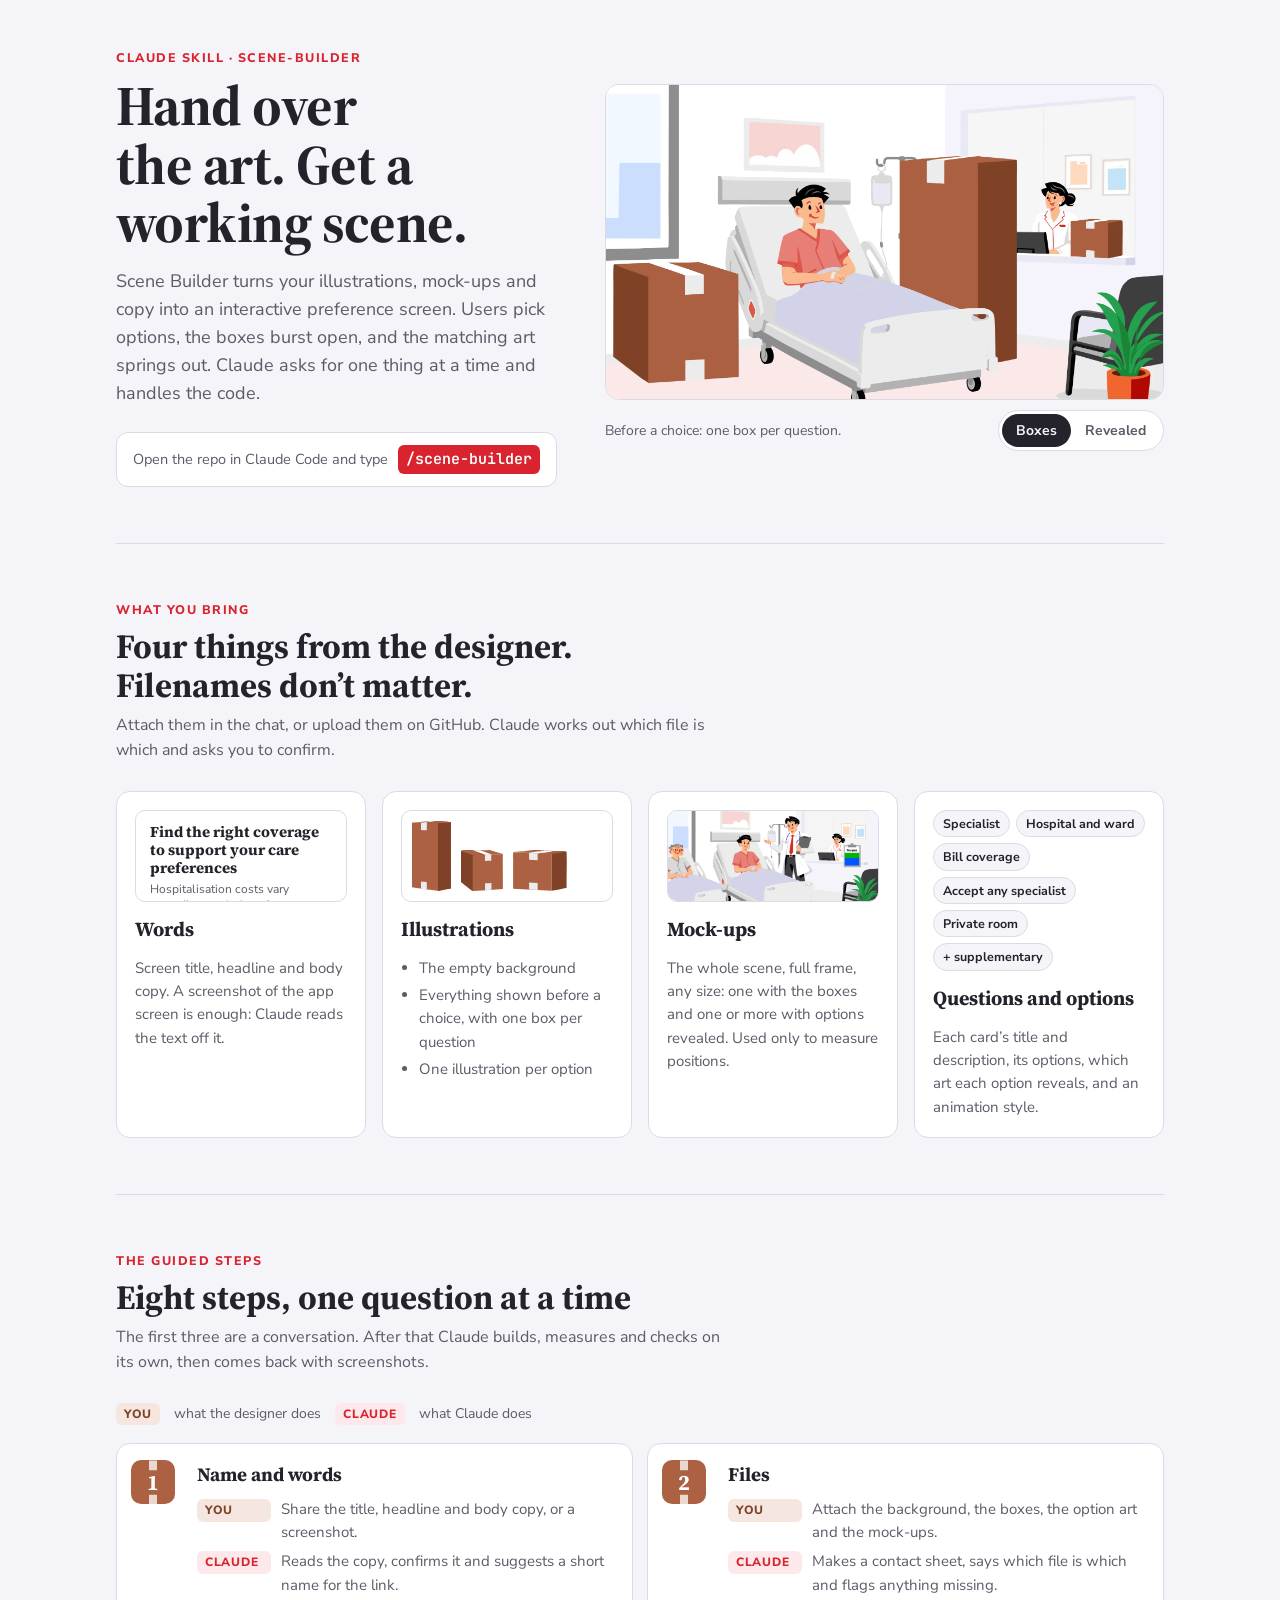
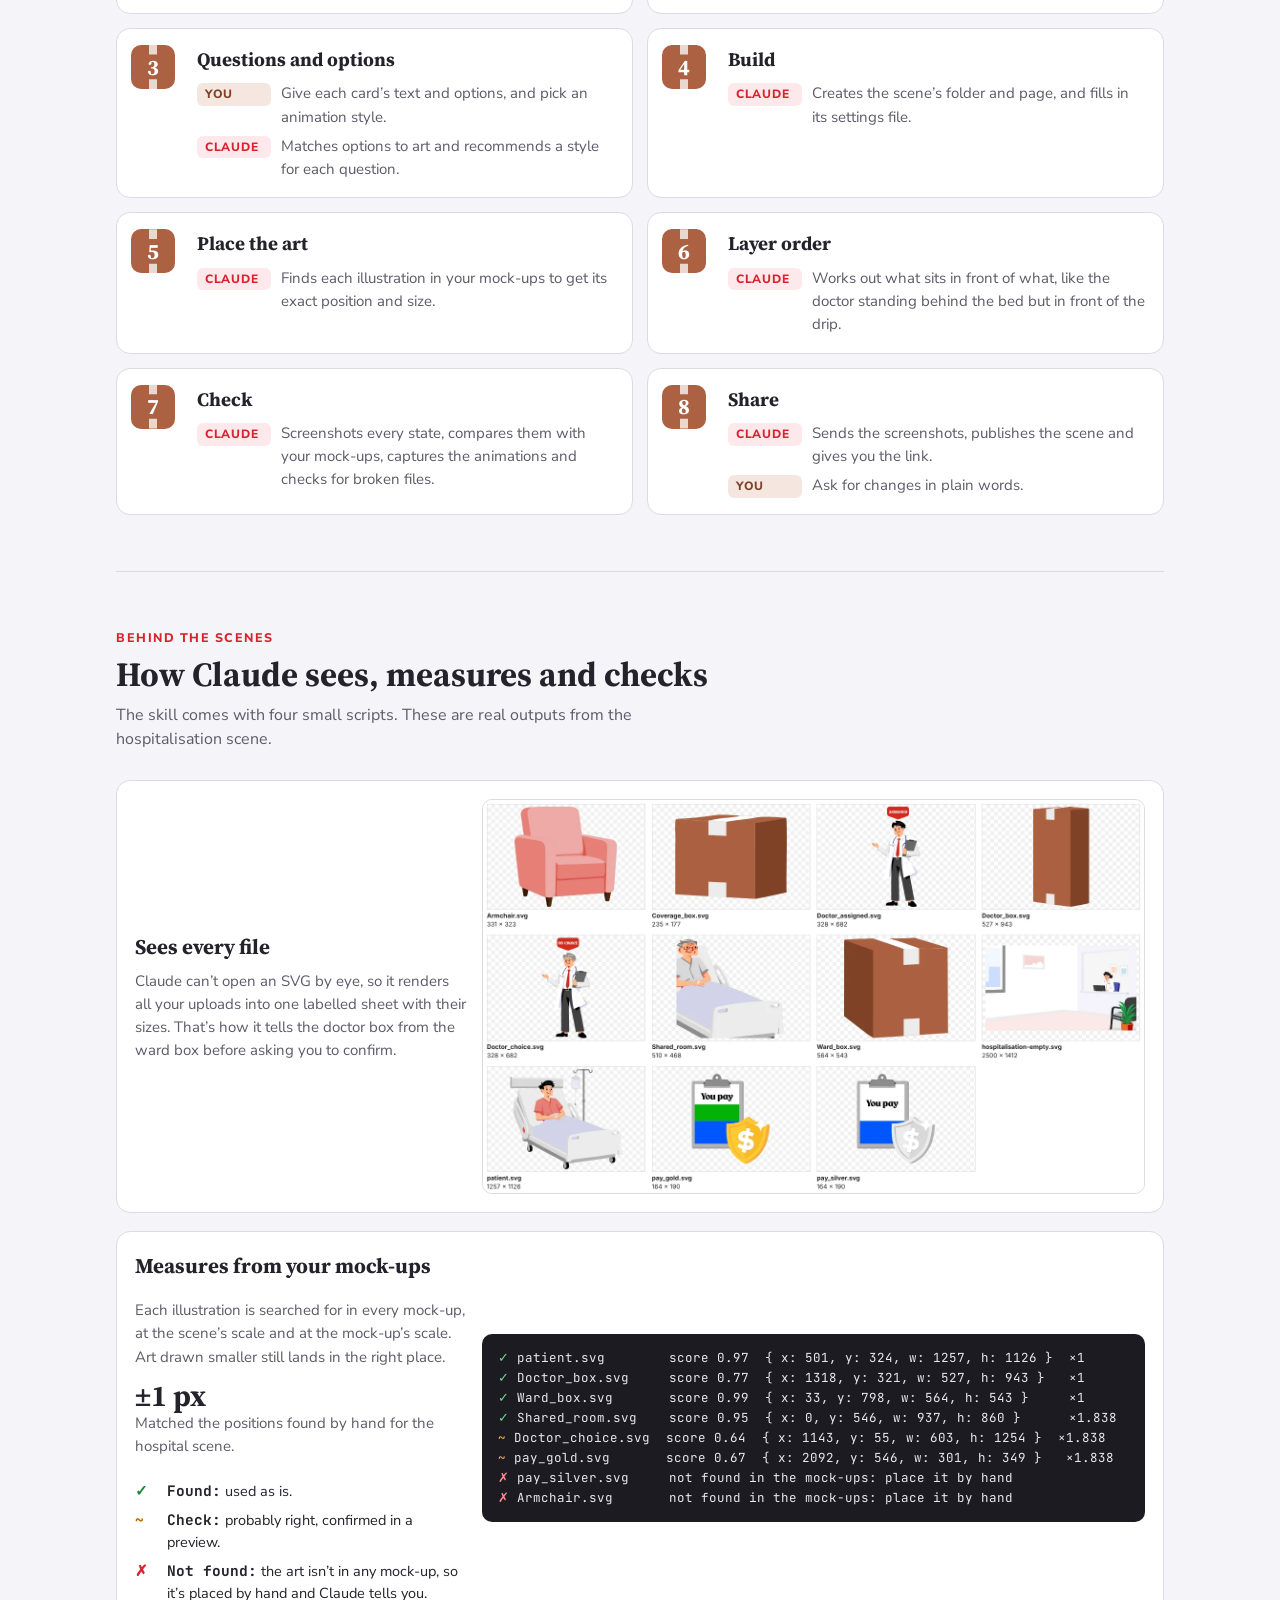
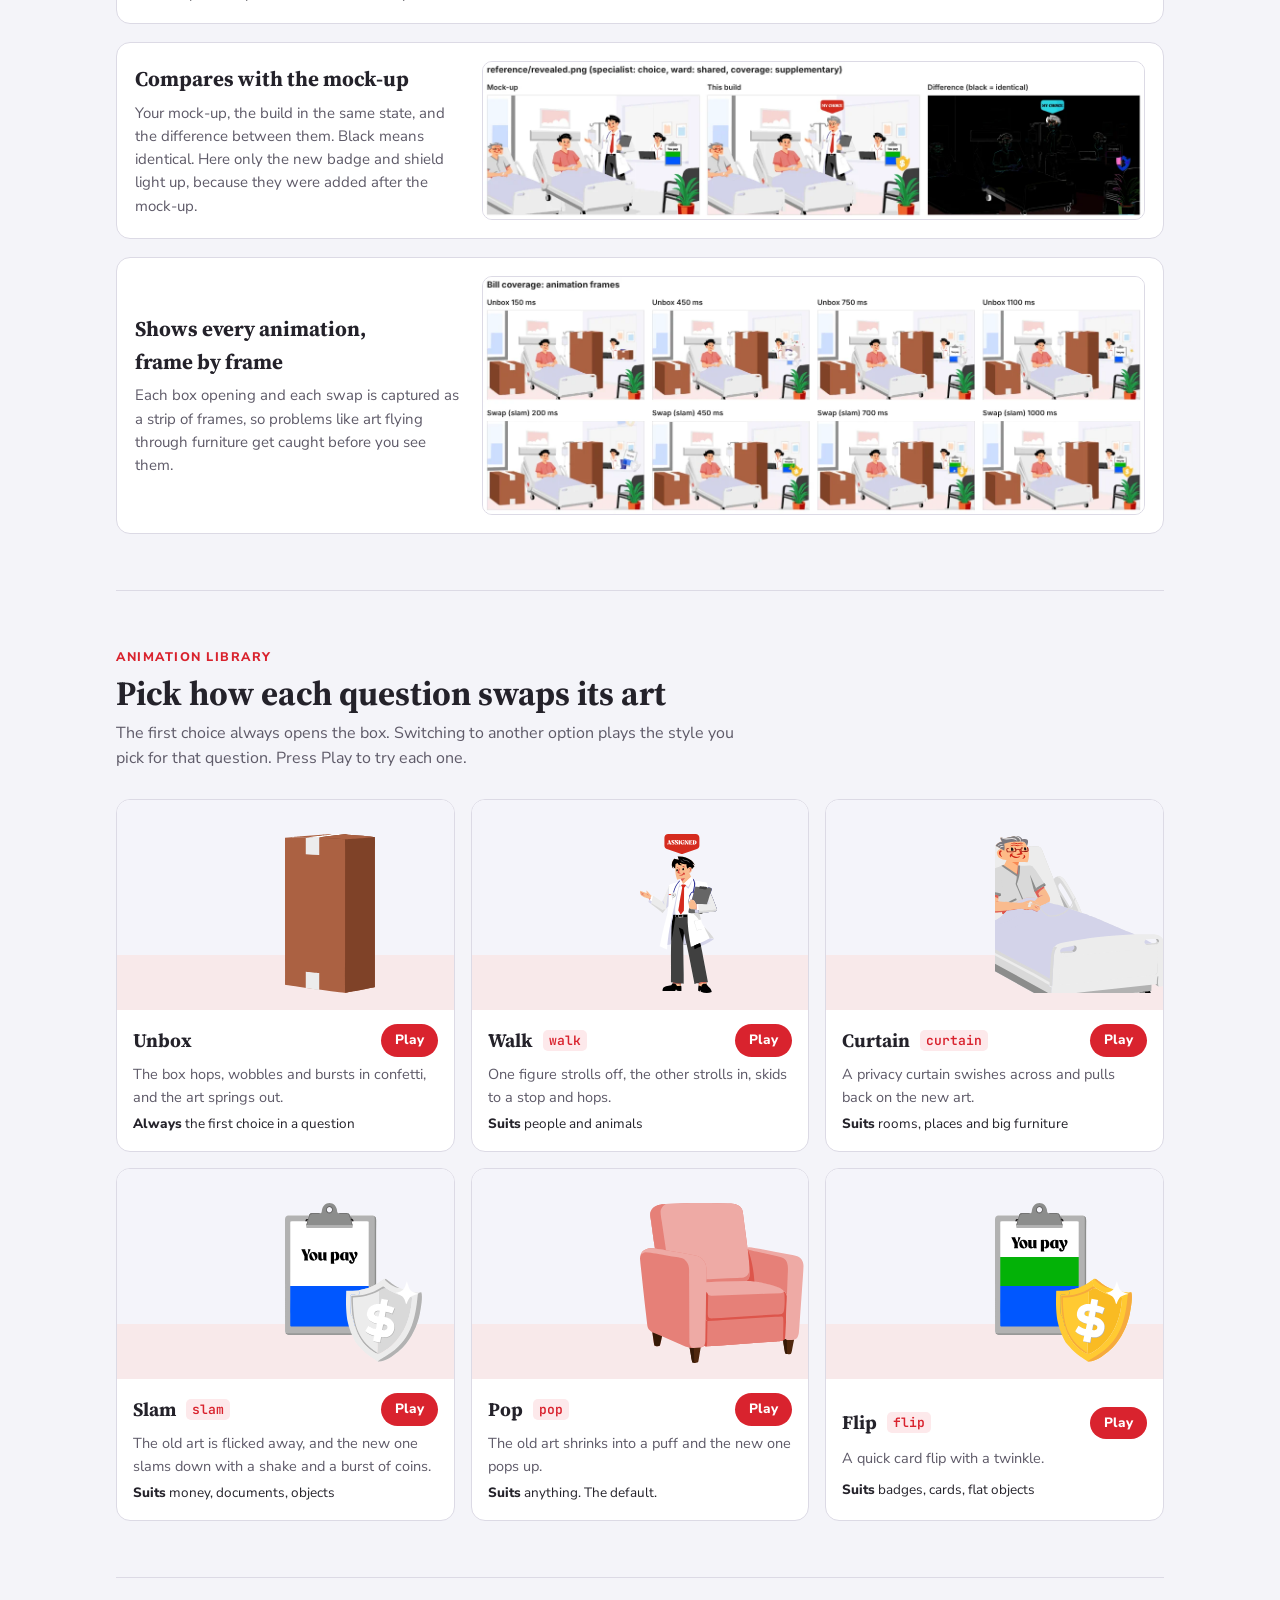
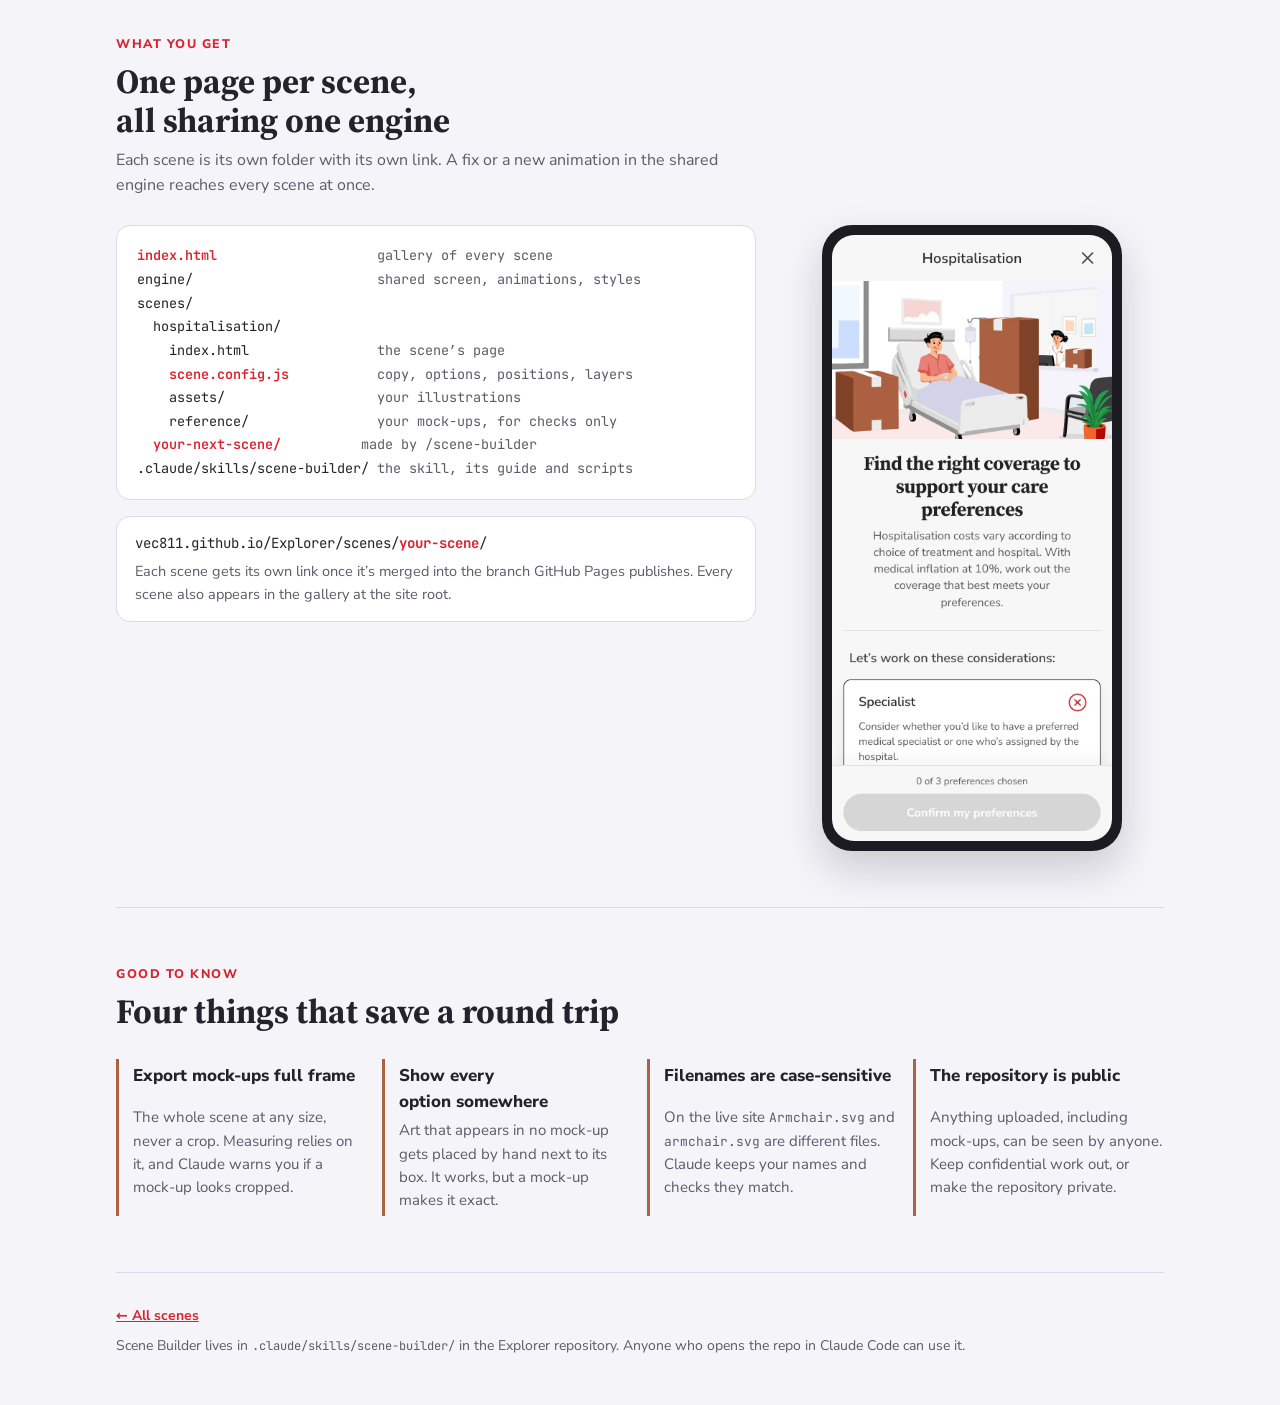
==== guide/index.html @ 68dd0cb9 "Add an illustrated guide to the scene workflow guide/index.html summarises how the scene-builder ski" ====
<!doctype html>
<html lang="en">
<head>
<meta charset="utf-8">
<meta name="viewport" content="width=device-width, initial-scale=1, viewport-fit=cover">
<title>Scene Builder</title>
<link rel="preconnect" href="https://fonts.googleapis.com">
<link rel="preconnect" href="https://fonts.gstatic.com" crossorigin>
<link rel="stylesheet" href="https://fonts.googleapis.com/css2?family=Nunito+Sans:opsz,wght@6..12,400;6..12,600;6..12,700;6..12,800&family=Source+Serif+4:opsz,wght@8..60,600;8..60,700&family=JetBrains+Mono:wght@400;600&display=swap">
<style>
  /* Layout: one column that follows a scene from boxes to reveal — what you bring, the steps, what Claude does, the animation library, what you get. */
  :root {
    --paper: #f4f4f9;
    --surface: #ffffff;
    --art-bg: #ffffff;
    --ink: #24222a;
    --muted: #5e5a68;
    --line: #dcdae5;
    --red: #d9232e;
    --red-soft: #fde9eb;
    --kraft: #ab6142;
    --kraft-deep: #7f4228;
    --kraft-soft: #f5e7df;
    --blanket: #d4d5ea;
    --ok: #1b8537;
    --warn: #b26a00;
    --font-display: "Source Serif 4", Georgia, "Times New Roman", serif;
    --font-body: "Nunito Sans", system-ui, -apple-system, "Segoe UI", sans-serif;
    --font-mono: "JetBrains Mono", ui-monospace, Menlo, Consolas, monospace;
  }
  @media (prefers-color-scheme: dark) {
    :root:not([data-theme="light"]) {
      --paper: #16151b; --surface: #211f28; --art-bg: #f1f0f6; --ink: #f1eff6; --muted: #aca8b8; --line: #36333f;
      --red: #ff5d66; --red-soft: #3a1d22; --kraft: #cf8a69; --kraft-deep: #a8653f; --kraft-soft: #33241d;
      --blanket: #3b3c5c; --ok: #4cc26f; --warn: #f0a640; color-scheme: dark;
    }
  }
  :root[data-theme="dark"] {
    --paper: #16151b; --surface: #211f28; --art-bg: #f1f0f6; --ink: #f1eff6; --muted: #aca8b8; --line: #36333f;
    --red: #ff5d66; --red-soft: #3a1d22; --kraft: #cf8a69; --kraft-deep: #a8653f; --kraft-soft: #33241d;
    --blanket: #3b3c5c; --ok: #4cc26f; --warn: #f0a640; color-scheme: dark;
  }

  * { box-sizing: border-box; }
  html { -webkit-text-size-adjust: 100%; }
  body { margin: 0; }
  body { background: var(--paper); color: var(--ink); font-family: var(--font-body); font-size: 16px; line-height: 1.55; }
  .wrap { max-width: 1080px; margin: 0 auto; padding-left: max(16px, env(safe-area-inset-left, 0px)); padding-right: max(16px, env(safe-area-inset-right, 0px)); padding-block: 0; }
  h1, h2, h3 { font-family: var(--font-display); text-wrap: balance; margin: 0; color: var(--ink); }
  p { margin: 0; }
  code, .mono { font-family: var(--font-mono); font-size: .86em; }
  img { max-width: 100%; display: block; }
  section { padding-block: 56px; border-top: 1px solid var(--line); }
  .eyebrow { font-size: 12.5px; font-weight: 800; letter-spacing: .12em; text-transform: uppercase; color: var(--red); }
  .section-head { display: grid; gap: 8px; margin-bottom: 28px; max-width: 62ch; }
  .section-head h2 { font-size: clamp(26px, 4vw, 34px); line-height: 1.15; }
  .section-head p { color: var(--muted); }

  /* ---------- Hero ---------- */
  .hero { padding-block: 48px 56px; display: grid; gap: 32px; grid-template-columns: minmax(0, 1fr); align-items: center; }
  @media (min-width: 880px) { .hero { grid-template-columns: minmax(0, .9fr) minmax(0, 1.1fr); } }
  .hero h1 { font-size: clamp(34px, 6vw, 56px); line-height: 1.04; letter-spacing: -.01em; margin-block: 10px 16px; }
  .hero .lede { font-size: 18px; color: var(--muted); max-width: 46ch; }
  .start { margin-top: 24px; display: inline-flex; flex-wrap: wrap; align-items: center; gap: 10px; padding: 12px 16px; border-radius: 12px; background: var(--surface); border: 1px solid var(--line); }
  .start kbd { font-family: var(--font-mono); font-weight: 600; font-size: 15px; padding: 3px 8px; border-radius: 6px; background: var(--red); color: #fff; }
  .start span { color: var(--muted); font-size: 14.5px; }

  .reveal { display: grid; gap: 10px; }
  .reveal__frame { position: relative; border-radius: 14px; overflow: hidden; border: 1px solid var(--line); background: var(--art-bg); aspect-ratio: 1360 / 769; max-width: 100%; }
  .reveal__frame img { position: absolute; inset: 0; width: 100%; height: 100%; object-fit: cover; transition: opacity .45s ease, transform .6s cubic-bezier(.2,.9,.3,1.2); }
  .reveal__frame .after { opacity: 0; transform: scale(1.03); }
  .reveal.is-after .after { opacity: 1; transform: none; }
  .reveal.is-after .before { opacity: 0; }
  .reveal__bar { display: flex; flex-wrap: wrap; align-items: center; justify-content: space-between; gap: 10px; }
  .reveal__caption { font-size: 14px; color: var(--muted); min-width: 0; }
  .toggle { display: inline-flex; border: 1px solid var(--line); border-radius: 999px; padding: 3px; background: var(--surface); }
  .toggle button { font: inherit; font-size: 14px; font-weight: 700; border: 0; background: none; color: var(--muted); padding: 6px 14px; border-radius: 999px; cursor: pointer; }
  .toggle button[aria-pressed="true"] { background: var(--ink); color: var(--paper); }
  .toggle button:focus-visible, .play:focus-visible { outline: 2px solid var(--red); outline-offset: 2px; }

  /* ---------- Inputs ---------- */
  .inputs { display: grid; gap: 16px; grid-template-columns: repeat(auto-fit, minmax(230px, 1fr)); }
  .input { background: var(--surface); border: 1px solid var(--line); border-radius: 14px; padding: 18px; display: grid; gap: 12px; align-content: start; min-width: 0; }
  .input h3 { font-size: 20px; }
  .input p { color: var(--muted); font-size: 15px; }
  .input ul { margin: 0; padding-left: 18px; color: var(--muted); font-size: 15px; display: grid; gap: 4px; }
  .art-row { display: flex; align-items: flex-end; gap: 10px; height: 92px; padding: 10px; border-radius: 10px; background: var(--art-bg); border: 1px solid var(--line); overflow: hidden; }
  .art-row img { height: 100%; width: auto; min-width: 0; object-fit: contain; }
  .art-row .sm { height: 58%; }
  .copy-sample { border-radius: 10px; background: var(--art-bg); border: 1px solid var(--line); padding: 12px 14px; color: #24222a; height: 92px; overflow: hidden; }
  .copy-sample b { display: block; font-family: var(--font-display); font-size: 15px; line-height: 1.2; margin-bottom: 4px; }
  .copy-sample span { font-size: 12px; color: #5e5a68; line-height: 1.35; display: block; }
  .chips { display: flex; flex-wrap: wrap; gap: 6px; }
  .chip { font-size: 12.5px; font-weight: 700; padding: 3px 9px; border-radius: 999px; border: 1px solid var(--line); background: var(--paper); color: var(--ink); }

  /* ---------- Steps ---------- */
  .legend { display: flex; flex-wrap: wrap; gap: 14px; margin-bottom: 18px; font-size: 14px; color: var(--muted); }
  .who { display: inline-flex; align-items: center; gap: 6px; font-size: 12px; font-weight: 800; letter-spacing: .06em; text-transform: uppercase; padding: 2px 8px; border-radius: 6px; }
  .who--you { background: var(--kraft-soft); color: var(--kraft-deep); }
  .who--claude { background: var(--red-soft); color: var(--red); }
  :root[data-theme="dark"] .who--you { color: var(--kraft); }
  @media (prefers-color-scheme: dark) { :root:not([data-theme="light"]) .who--you { color: var(--kraft); } }
  .steps { list-style: none; margin: 0; padding: 0; display: grid; gap: 14px; counter-reset: step; }
  .step { position: relative; display: grid; grid-template-columns: 52px minmax(0, 1fr); gap: 14px; background: var(--surface); border: 1px solid var(--line); border-radius: 14px; padding: 16px 18px 16px 14px; }
  .step__num { counter-increment: step; width: 44px; height: 44px; display: grid; place-items: center; border-radius: 10px; background: var(--kraft); color: #fff; font-family: var(--font-display); font-size: 22px; font-weight: 700; position: relative; }
  .step__num::before { content: counter(step); }
  .step__num::after { content: ""; position: absolute; top: 0; left: 50%; width: 8px; height: 44px; margin-left: -4px; background: rgba(255,255,255,.75); clip-path: polygon(0 0, 100% 0, 100% 22%, 0 22%, 0 78%, 100% 78%, 100% 100%, 0 100%); }
  .step h3 { font-size: 19px; margin-bottom: 8px; }
  .step__rows { display: grid; gap: 6px; }
  .step__row { display: grid; grid-template-columns: 74px minmax(0, 1fr); gap: 10px; align-items: baseline; font-size: 15px; }
  .step__row p { color: var(--muted); }
  .steps-grid { display: grid; gap: 14px; grid-template-columns: minmax(0, 1fr); }
  @media (min-width: 880px) { .steps-grid { grid-template-columns: repeat(2, minmax(0, 1fr)); } .steps { grid-auto-flow: row; } }

  /* ---------- Behind the scenes ---------- */
  .tools { display: grid; gap: 18px; }
  .tool { display: grid; gap: 16px; grid-template-columns: minmax(0, 1fr); background: var(--surface); border: 1px solid var(--line); border-radius: 14px; padding: 18px; }
  @media (min-width: 880px) { .tool { grid-template-columns: minmax(0, .8fr) minmax(0, 1.6fr); align-items: center; } }
  .tool h3 { font-size: 21px; margin-bottom: 6px; }
  .tool p { color: var(--muted); font-size: 15px; }
  .tool .shot { border-radius: 10px; border: 1px solid var(--line); background: #fff; overflow: hidden; }
  .tool .shot img { width: 100%; height: auto; }
  .verdicts { display: grid; gap: 6px; margin-top: 12px; font-size: 14.5px; }
  .verdict { display: grid; grid-template-columns: 26px minmax(0, 1fr); gap: 6px; }
  .verdict b { font-family: var(--font-mono); }
  .v-ok { color: var(--ok); } .v-check { color: var(--warn); } .v-no { color: var(--red); }
  .measure-card { display: grid; gap: 10px; }
  .measure-out { font-family: var(--font-mono); font-size: 12.5px; line-height: 1.6; background: #1d1b22; color: #e9e7ef; border-radius: 10px; padding: 14px 16px; overflow-x: auto; white-space: pre; }
  .measure-out .ok { color: #6fd88f; } .measure-out .ck { color: #f3b65a; } .measure-out .no { color: #ff8a90; }
  .stat { font-family: var(--font-display); font-size: 30px; font-weight: 700; color: var(--ink); line-height: 1.1; }

  /* ---------- Animation library ---------- */
  .anims { display: grid; gap: 16px; grid-template-columns: repeat(auto-fill, minmax(min(100%, 300px), 1fr)); }
  .anim { background: var(--surface); border: 1px solid var(--line); border-radius: 14px; overflow: hidden; display: grid; min-width: 0; }
  .stage { position: relative; aspect-ratio: 16 / 10; background: linear-gradient(to bottom, #f4f4fa 0 74%, #f8e9ea 74%); overflow: hidden; }
  .stage img { position: absolute; left: 50%; bottom: 8%; height: 76%; width: auto; max-width: 70%; object-fit: contain; transform-origin: 50% 100%; translate: -50% 0; }
  .stage .b { opacity: 0; }
  .stage .fx { position: absolute; inset: 0; pointer-events: none; }
  .anim__body { padding: 14px 16px 16px; display: grid; gap: 6px; }
  .anim__top { display: flex; align-items: center; justify-content: space-between; gap: 10px; }
  .anim h3 { font-size: 19px; }
  .anim h3 code { font-family: var(--font-mono); font-size: 13px; font-weight: 600; color: var(--red); background: var(--red-soft); padding: 2px 6px; border-radius: 5px; margin-left: 6px; vertical-align: 2px; }
  .anim p { color: var(--muted); font-size: 14.5px; }
  .anim .suits { font-size: 13.5px; color: var(--ink); }
  .anim .suits b { font-weight: 800; }
  .play { font: inherit; font-size: 13.5px; font-weight: 800; color: #fff; background: var(--red); border: 0; border-radius: 999px; padding: 6px 14px; cursor: pointer; flex: none; }
  .play:hover { filter: brightness(1.06); }
  .curtain { position: absolute; top: 4%; bottom: 0; left: 4%; right: 4%; transform-origin: 0 0; transform: scaleX(0); opacity: 0;
    background: linear-gradient(to bottom, #8f969c 0 5px, transparent 5px), repeating-linear-gradient(90deg, #bcd6dd 0, #e4f0f3 10px, #cfe3e8 16px, #a9c9d1 22px); box-shadow: 3px 0 8px rgba(0,0,0,.15); }
  .coin, .bit { position: absolute; border-radius: 50%; }
  .coin { width: 14px; height: 14px; box-shadow: inset 0 0 0 2px rgba(0,0,0,.15); }
  .bit { width: 8px; height: 5px; border-radius: 1px; }

  /* ---------- Output ---------- */
  .output { display: grid; gap: 24px; grid-template-columns: minmax(0, 1fr); align-items: start; }
  @media (min-width: 880px) { .output { grid-template-columns: minmax(0, 1.25fr) minmax(0, .75fr); } }
  .tree { font-family: var(--font-mono); font-size: 13.5px; line-height: 1.75; background: var(--surface); border: 1px solid var(--line); border-radius: 14px; padding: 18px 20px; overflow-x: auto; white-space: pre; color: var(--ink); }
  .tree .c { color: var(--muted); }
  .tree .k { color: var(--red); font-weight: 600; }
  .link { margin-top: 16px; background: var(--surface); border: 1px solid var(--line); border-radius: 14px; padding: 16px 18px; display: grid; gap: 6px; }
  .link .url { font-family: var(--font-mono); font-size: 14px; word-break: break-all; }
  .link .url b { color: var(--red); }
  .link p { color: var(--muted); font-size: 14.5px; }
  .phone { justify-self: center; width: min(300px, 100%); border-radius: 30px; padding: 10px; background: #1d1b22; box-shadow: 0 18px 40px rgba(20, 16, 30, .18); }
  .phone img { border-radius: 22px; width: 100%; height: auto; }

  /* ---------- Notes ---------- */
  .notes { display: grid; gap: 14px; grid-template-columns: repeat(auto-fit, minmax(min(100%, 240px), 1fr)); }
  .note { border-left: 3px solid var(--kraft); padding: 4px 0 4px 14px; display: grid; gap: 4px; }
  .note h3 { font-size: 17px; font-family: var(--font-body); font-weight: 800; }
  .note p { color: var(--muted); font-size: 15px; }

  footer { padding-block: 32px 48px; border-top: 1px solid var(--line); color: var(--muted); font-size: 14px; }

  @media (prefers-reduced-motion: reduce) {
    .reveal__frame img { transition: opacity .2s ease; transform: none !important; }
  }
</style>
</head>
<body>

<div class="wrap">
  <header class="hero">
    <div>
      <div class="eyebrow">Claude skill · scene-builder</div>
      <h1>Hand over the art. Get a working scene.</h1>
      <p class="lede">Scene Builder turns your illustrations, mock-ups and copy into an interactive preference screen. Users pick options, the boxes burst open, and the matching art springs out. Claude asks for one thing at a time and handles the code.</p>
      <div class="start"><span>Open the repo in Claude Code and type</span><kbd>/scene-builder</kbd></div>
    </div>
    <figure class="reveal" id="reveal" style="margin:0">
      <div class="reveal__frame">
        <img class="before" src="../scenes/hospitalisation/reference/default.webp" alt="The hospital scene before any choice: brown boxes stand where the doctor, the second bed and the bill clipboard will appear.">
        <img class="after" src="../scenes/hospitalisation/reference/revealed.png" alt="The hospital scene after choosing: a doctor, a shared-room patient and a You pay clipboard have replaced the boxes.">
      </div>
      <div class="reveal__bar">
        <figcaption class="reveal__caption" id="reveal-caption">Before a choice: one box per question.</figcaption>
        <div class="toggle" role="group" aria-label="Scene state">
          <button type="button" id="btn-before" aria-pressed="true">Boxes</button>
          <button type="button" id="btn-after" aria-pressed="false">Revealed</button>
        </div>
      </div>
    </figure>
  </header>

  <section aria-labelledby="bring">
    <div class="section-head">
      <div class="eyebrow">What you bring</div>
      <h2 id="bring">Four things from the designer. Filenames don’t matter.</h2>
      <p>Attach them in the chat, or upload them on GitHub. Claude works out which file is which and asks you to confirm.</p>
    </div>
    <div class="inputs">
      <article class="input">
        <div class="copy-sample"><b>Find the right coverage to support your care preferences</b><span>Hospitalisation costs vary according to choice of treatment and hospital…</span></div>
        <h3>Words</h3>
        <p>Screen title, headline and body copy. A screenshot of the app screen is enough: Claude reads the text off it.</p>
      </article>
      <article class="input">
        <div class="art-row"><img src="../scenes/hospitalisation/assets/Doctor_box.svg" alt="Tall box"><img src="../scenes/hospitalisation/assets/Ward_box.svg" alt="Wide box" class="sm"><img src="../scenes/hospitalisation/assets/Coverage_box.svg" alt="Small box" class="sm"></div>
        <h3>Illustrations</h3>
        <ul>
          <li>The empty background</li>
          <li>Everything shown before a choice, with one box per question</li>
          <li>One illustration per option</li>
        </ul>
      </article>
      <article class="input">
        <div class="art-row" style="padding:0"><img src="../scenes/hospitalisation/reference/revealed.png" alt="Revealed mock-up" style="width:100%;height:100%;object-fit:cover"></div>
        <h3>Mock-ups</h3>
        <p>The whole scene, full frame, any size: one with the boxes and one or more with options revealed. Used only to measure positions.</p>
      </article>
      <article class="input">
        <div class="chips" style="min-height:92px;align-content:center">
          <span class="chip">Specialist</span><span class="chip">Hospital and ward</span><span class="chip">Bill coverage</span>
          <span class="chip">Accept any specialist</span><span class="chip">Private room</span><span class="chip">+ supplementary</span>
        </div>
        <h3>Questions and options</h3>
        <p>Each card’s title and description, its options, which art each option reveals, and an animation style.</p>
      </article>
    </div>
  </section>

  <section aria-labelledby="steps">
    <div class="section-head">
      <div class="eyebrow">The guided steps</div>
      <h2 id="steps">Eight steps, one question at a time</h2>
      <p>The first three are a conversation. After that Claude builds, measures and checks on its own, then comes back with screenshots.</p>
    </div>
    <div class="legend"><span class="who who--you">You</span> what the designer does <span class="who who--claude">Claude</span> what Claude does</div>
    <ol class="steps steps-grid">
      <li class="step"><span class="step__num" aria-hidden="true"></span><div><h3>Name and words</h3><div class="step__rows">
        <div class="step__row"><span class="who who--you">You</span><p>Share the title, headline and body copy, or a screenshot.</p></div>
        <div class="step__row"><span class="who who--claude">Claude</span><p>Reads the copy, confirms it and suggests a short name for the link.</p></div></div></div></li>
      <li class="step"><span class="step__num" aria-hidden="true"></span><div><h3>Files</h3><div class="step__rows">
        <div class="step__row"><span class="who who--you">You</span><p>Attach the background, the boxes, the option art and the mock-ups.</p></div>
        <div class="step__row"><span class="who who--claude">Claude</span><p>Makes a contact sheet, says which file is which and flags anything missing.</p></div></div></div></li>
      <li class="step"><span class="step__num" aria-hidden="true"></span><div><h3>Questions and options</h3><div class="step__rows">
        <div class="step__row"><span class="who who--you">You</span><p>Give each card’s text and options, and pick an animation style.</p></div>
        <div class="step__row"><span class="who who--claude">Claude</span><p>Matches options to art and recommends a style for each question.</p></div></div></div></li>
      <li class="step"><span class="step__num" aria-hidden="true"></span><div><h3>Build</h3><div class="step__rows">
        <div class="step__row"><span class="who who--claude">Claude</span><p>Creates the scene’s folder and page, and fills in its settings file.</p></div></div></div></li>
      <li class="step"><span class="step__num" aria-hidden="true"></span><div><h3>Place the art</h3><div class="step__rows">
        <div class="step__row"><span class="who who--claude">Claude</span><p>Finds each illustration in your mock-ups to get its exact position and size.</p></div></div></div></li>
      <li class="step"><span class="step__num" aria-hidden="true"></span><div><h3>Layer order</h3><div class="step__rows">
        <div class="step__row"><span class="who who--claude">Claude</span><p>Works out what sits in front of what, like the doctor standing behind the bed but in front of the drip.</p></div></div></div></li>
      <li class="step"><span class="step__num" aria-hidden="true"></span><div><h3>Check</h3><div class="step__rows">
        <div class="step__row"><span class="who who--claude">Claude</span><p>Screenshots every state, compares them with your mock-ups, captures the animations and checks for broken files.</p></div></div></div></li>
      <li class="step"><span class="step__num" aria-hidden="true"></span><div><h3>Share</h3><div class="step__rows">
        <div class="step__row"><span class="who who--claude">Claude</span><p>Sends the screenshots, publishes the scene and gives you the link.</p></div>
        <div class="step__row"><span class="who who--you">You</span><p>Ask for changes in plain words.</p></div></div></div></li>
    </ol>
  </section>

  <section aria-labelledby="behind">
    <div class="section-head">
      <div class="eyebrow">Behind the scenes</div>
      <h2 id="behind">How Claude sees, measures and checks</h2>
      <p>The skill comes with four small scripts. These are real outputs from the hospitalisation scene.</p>
    </div>
    <div class="tools">
      <article class="tool">
        <div><h3>Sees every file</h3><p>Claude can’t open an SVG by eye, so it renders all your uploads into one labelled sheet with their sizes. That’s how it tells the doctor box from the ward box before asking you to confirm.</p></div>
        <div class="shot"><img src="img/look.webp" alt="Contact sheet of the hospital scene’s files: an armchair, three boxes of different sizes, two doctors with Assigned and My choice badges, a shared-room bed, the empty background, the patient and two You pay clipboards." loading="lazy"></div>
      </article>
      <article class="tool">
        <div class="measure-card">
          <h3>Measures from your mock-ups</h3>
          <p>Each illustration is searched for in every mock-up, at the scene’s scale and at the mock-up’s scale. Art drawn smaller still lands in the right place.</p>
          <div><div class="stat">±1 px</div><p>Matched the positions found by hand for the hospital scene.</p></div>
          <div class="verdicts">
            <div class="verdict"><b class="v-ok">✓</b><span><b>Found:</b> used as is.</span></div>
            <div class="verdict"><b class="v-check">~</b><span><b>Check:</b> probably right, confirmed in a preview.</span></div>
            <div class="verdict"><b class="v-no">✗</b><span><b>Not found:</b> the art isn’t in any mock-up, so it’s placed by hand and Claude tells you.</span></div>
          </div>
        </div>
        <div class="measure-out" role="img" aria-label="Measuring output for the hospital scene"><span class="ok">✓</span> patient.svg        score 0.97  { x: 501, y: 324, w: 1257, h: 1126 }  ×1
<span class="ok">✓</span> Doctor_box.svg     score 0.77  { x: 1318, y: 321, w: 527, h: 943 }   ×1
<span class="ok">✓</span> Ward_box.svg       score 0.99  { x: 33, y: 798, w: 564, h: 543 }     ×1
<span class="ok">✓</span> Shared_room.svg    score 0.95  { x: 0, y: 546, w: 937, h: 860 }      ×1.838
<span class="ck">~</span> Doctor_choice.svg  score 0.64  { x: 1143, y: 55, w: 603, h: 1254 }  ×1.838
<span class="ck">~</span> pay_gold.svg       score 0.67  { x: 2092, y: 546, w: 301, h: 349 }   ×1.838
<span class="no">✗</span> pay_silver.svg     not found in the mock-ups: place it by hand
<span class="no">✗</span> Armchair.svg       not found in the mock-ups: place it by hand</div>
      </article>
      <article class="tool">
        <div><h3>Compares with the mock-up</h3><p>Your mock-up, the build in the same state, and the difference between them. Black means identical. Here only the new badge and shield light up, because they were added after the mock-up.</p></div>
        <div class="shot"><img src="img/compare.webp" alt="Three panels: the revealed mock-up, the build, and a mostly black difference image where only the My choice badge and the shield glow." loading="lazy"></div>
      </article>
      <article class="tool">
        <div><h3>Shows every animation, frame by frame</h3><p>Each box opening and each swap is captured as a strip of frames, so problems like art flying through furniture get caught before you see them.</p></div>
        <div class="shot"><img src="img/anim.webp" alt="Eight frames of the bill coverage animations: the box bursting open into the silver clipboard, then the gold clipboard slamming down with coins." loading="lazy"></div>
      </article>
    </div>
  </section>

  <section aria-labelledby="anim-lib">
    <div class="section-head">
      <div class="eyebrow">Animation library</div>
      <h2 id="anim-lib">Pick how each question swaps its art</h2>
      <p>The first choice always opens the box. Switching to another option plays the style you pick for that question. Press Play to try each one.</p>
    </div>
    <div class="anims" id="anims">
      <article class="anim" data-kind="unbox" data-a="../scenes/hospitalisation/assets/Doctor_box.svg" data-b="../scenes/hospitalisation/assets/Doctor_choice.svg">
        <div class="stage"><img class="a" alt=""><img class="b" alt=""><div class="fx"></div></div>
        <div class="anim__body"><div class="anim__top"><h3>Unbox</h3><button class="play" type="button">Play</button></div>
          <p>The box hops, wobbles and bursts in confetti, and the art springs out.</p><p class="suits"><b>Always</b> the first choice in a question</p></div>
      </article>
      <article class="anim" data-kind="walk" data-a="../scenes/hospitalisation/assets/Doctor_assigned.svg" data-b="../scenes/hospitalisation/assets/Doctor_choice.svg">
        <div class="stage"><img class="a" alt=""><img class="b" alt=""><div class="fx"></div></div>
        <div class="anim__body"><div class="anim__top"><h3>Walk <code>walk</code></h3><button class="play" type="button">Play</button></div>
          <p>One figure strolls off, the other strolls in, skids to a stop and hops.</p><p class="suits"><b>Suits</b> people and animals</p></div>
      </article>
      <article class="anim" data-kind="curtain" data-a="../scenes/hospitalisation/assets/Shared_room.svg" data-b="../scenes/hospitalisation/assets/Armchair.svg">
        <div class="stage"><img class="a" alt=""><img class="b" alt=""><div class="curtain"></div><div class="fx"></div></div>
        <div class="anim__body"><div class="anim__top"><h3>Curtain <code>curtain</code></h3><button class="play" type="button">Play</button></div>
          <p>A privacy curtain swishes across and pulls back on the new art.</p><p class="suits"><b>Suits</b> rooms, places and big furniture</p></div>
      </article>
      <article class="anim" data-kind="slam" data-a="../scenes/hospitalisation/assets/pay_silver.svg" data-b="../scenes/hospitalisation/assets/pay_gold.svg">
        <div class="stage"><img class="a" alt=""><img class="b" alt=""><div class="fx"></div></div>
        <div class="anim__body"><div class="anim__top"><h3>Slam <code>slam</code></h3><button class="play" type="button">Play</button></div>
          <p>The old art is flicked away, and the new one slams down with a shake and a burst of coins.</p><p class="suits"><b>Suits</b> money, documents, objects</p></div>
      </article>
      <article class="anim" data-kind="pop" data-a="../scenes/hospitalisation/assets/Armchair.svg" data-b="../scenes/hospitalisation/assets/Shared_room.svg">
        <div class="stage"><img class="a" alt=""><img class="b" alt=""><div class="fx"></div></div>
        <div class="anim__body"><div class="anim__top"><h3>Pop <code>pop</code></h3><button class="play" type="button">Play</button></div>
          <p>The old art shrinks into a puff and the new one pops up.</p><p class="suits"><b>Suits</b> anything. The default.</p></div>
      </article>
      <article class="anim" data-kind="flip" data-a="../scenes/hospitalisation/assets/pay_gold.svg" data-b="../scenes/hospitalisation/assets/pay_silver.svg">
        <div class="stage"><img class="a" alt=""><img class="b" alt=""><div class="fx"></div></div>
        <div class="anim__body"><div class="anim__top"><h3>Flip <code>flip</code></h3><button class="play" type="button">Play</button></div>
          <p>A quick card flip with a twinkle.</p><p class="suits"><b>Suits</b> badges, cards, flat objects</p></div>
      </article>
    </div>
  </section>

  <section aria-labelledby="get">
    <div class="section-head">
      <div class="eyebrow">What you get</div>
      <h2 id="get">One page per scene, all sharing one engine</h2>
      <p>Each scene is its own folder with its own link. A fix or a new animation in the shared engine reaches every scene at once.</p>
    </div>
    <div class="output">
      <div>
        <div class="tree" role="img" aria-label="Folder structure"><span class="k">index.html</span>                    <span class="c">gallery of every scene</span>
engine/                       <span class="c">shared screen, animations, styles</span>
scenes/
  hospitalisation/
    index.html                <span class="c">the scene’s page</span>
    <span class="k">scene.config.js</span>           <span class="c">copy, options, positions, layers</span>
    assets/                   <span class="c">your illustrations</span>
    reference/                <span class="c">your mock-ups, for checks only</span>
  <span class="k">your-next-scene/</span>          <span class="c">made by /scene-builder</span>
.claude/skills/scene-builder/ <span class="c">the skill, its guide and scripts</span></div>
        <div class="link">
          <div class="url">vec811.github.io/Explorer/scenes/<b>your-scene</b>/</div>
          <p>Each scene gets its own link once it’s merged into the branch GitHub Pages publishes. Every scene also appears in the gallery at the site root.</p>
        </div>
      </div>
      <div class="phone"><img src="img/phone.webp" alt="The hospitalisation scene at phone size: title bar, the illustration with boxes, the headline, and the Specialist card open." loading="lazy"></div>
    </div>
  </section>

  <section aria-labelledby="tips">
    <div class="section-head">
      <div class="eyebrow">Good to know</div>
      <h2 id="tips">Four things that save a round trip</h2>
    </div>
    <div class="notes">
      <div class="note"><h3>Export mock-ups full frame</h3><p>The whole scene at any size, never a crop. Measuring relies on it, and Claude warns you if a mock-up looks cropped.</p></div>
      <div class="note"><h3>Show every option somewhere</h3><p>Art that appears in no mock-up gets placed by hand next to its box. It works, but a mock-up makes it exact.</p></div>
      <div class="note"><h3>Filenames are case-sensitive</h3><p>On the live site <span class="mono">Armchair.svg</span> and <span class="mono">armchair.svg</span> are different files. Claude keeps your names and checks they match.</p></div>
      <div class="note"><h3>The repository is public</h3><p>Anything uploaded, including mock-ups, can be seen by anyone. Keep confidential work out, or make the repository private.</p></div>
    </div>
  </section>

  <footer><p style="margin-bottom:8px"><a href="../index.html" style="color:var(--red);font-weight:700">← All scenes</a></p>Scene Builder lives in <span class="mono">.claude/skills/scene-builder/</span> in the Explorer repository. Anyone who opens the repo in Claude Code can use it.</footer>
</div>

<script>
(() => {
  // Hero: before and after toggle.
  const reveal = document.getElementById('reveal');
  const before = document.getElementById('btn-before');
  const after = document.getElementById('btn-after');
  const caption = document.getElementById('reveal-caption');
  const setState = (isAfter) => {
    reveal.classList.toggle('is-after', isAfter);
    before.setAttribute('aria-pressed', String(!isAfter));
    after.setAttribute('aria-pressed', String(isAfter));
    caption.textContent = isAfter ? 'After choosing: each box has opened to show the matching art.' : 'Before a choice: one box per question.';
  };
  before.addEventListener('click', () => setState(false));
  after.addEventListener('click', () => setState(true));

  // Animation demos: each Play swaps between the card's two illustrations.
  const reduce = window.matchMedia('(prefers-reduced-motion: reduce)');
  const COLORS = ['#d9232e', '#ab6142', '#24a04d', '#1f5bff', '#f5b400'];
  const rand = (a, b) => a + Math.random() * (b - a);
  const T = (s) => `translate(-50%, 0) ${s}`;

  function burst(fx, kind, color) {
    const n = kind === 'coin' ? 10 : 16;
    for (let i = 0; i < n; i++) {
      const d = document.createElement('div');
      d.className = kind;
      d.style.left = `${rand(42, 58)}%`;
      d.style.top = kind === 'coin' ? '62%' : '50%';
      d.style.background = color || COLORS[i % COLORS.length];
      fx.append(d);
      const dx = rand(-110, 110), dy = rand(-90, -30);
      d.animate([
        { transform: 'translate(0,0) scale(.5)', opacity: 1 },
        { transform: `translate(${dx}px, ${dy}px) rotate(${rand(-300, 300)}deg) scale(1)`, opacity: 1, offset: .45 },
        { transform: `translate(${dx * 1.2}px, ${dy + 120}px) rotate(${rand(-500, 500)}deg)`, opacity: 0 },
      ], { duration: rand(800, 1100), easing: 'cubic-bezier(.2,.7,.3,1)' }).finished.then(() => d.remove());
    }
  }

  const SWAPS = {
    unbox(out, inn, fx) {
      out.animate([
        { transform: T('none') }, { transform: T('scale(1.08,.86)'), offset: .18 },
        { transform: T('translateY(-7%) scale(.94,1.08) rotate(-4deg)'), offset: .42 },
        { transform: T('translateY(-5%) rotate(4deg)'), offset: .6 },
        { transform: T('translateY(-6%) rotate(-2deg)'), offset: .74, opacity: 1 },
        { transform: T('scale(1.35)'), opacity: 0 },
      ], { duration: 760, easing: 'ease-in-out', fill: 'forwards' });
      setTimeout(() => burst(fx, 'bit'), 560);
      return inn.animate([
        { transform: T('translateY(14%) scale(.2)'), opacity: 0 },
        { transform: T('translateY(-6%) scale(1.08,1.1)'), opacity: 1, offset: .5 },
        { transform: T('scale(1.06,.93)'), offset: .7 },
        { transform: T('none'), opacity: 1 },
      ], { duration: 820, delay: 560, easing: 'cubic-bezier(.2,.8,.3,1)', fill: 'both' });
    },
    walk(out, inn) {
      const at = (x, y, r) => T(`translate(${x}%, ${y}%) rotate(${r}deg)`);
      out.animate([
        { transform: at(0, 0, 0) }, { transform: at(-4, 0, -4), offset: .15 }, { transform: at(30, -3, 6), offset: .4 },
        { transform: at(70, 0, 6), offset: .7, opacity: 1 }, { transform: at(140, -3, 6), opacity: 0 },
      ], { duration: 620, easing: 'ease-in', fill: 'forwards' });
      return inn.animate([
        { transform: at(150, 0, -6), opacity: 0 }, { transform: at(110, -3, -6), opacity: 1, offset: .15 },
        { transform: at(60, 0, -6), offset: .35 }, { transform: at(25, -3, -6), offset: .5 },
        { transform: at(-8, 0, -9), offset: .65, easing: 'ease-out' }, { transform: at(2, 0, 3), offset: .76 },
        { transform: T('scale(1.04,.94)'), offset: .84 }, { transform: T('translateY(-6%) scale(.97,1.04)'), offset: .92 },
        { transform: T('none'), opacity: 1 },
      ], { duration: 1050, delay: 460, fill: 'both' });
    },
    curtain(out, inn, fx, stage) {
      const c = stage.querySelector('.curtain');
      c.animate([
        { transform: 'scaleX(.03)', opacity: .6, easing: 'cubic-bezier(.2,.8,.3,1)' },
        { transform: 'scaleX(1.03) skewX(-2deg)', opacity: 1, offset: .36 },
        { transform: 'scaleX(1)', opacity: 1, offset: .6, easing: 'cubic-bezier(.6,0,.4,1)' },
        { transform: 'scaleX(.03)', opacity: 0 },
      ], { duration: 1150 });
      out.animate([{ opacity: 1 }, { opacity: 1, offset: .47 }, { opacity: 0, offset: .48 }, { opacity: 0 }], { duration: 1150, fill: 'forwards' });
      return inn.animate([
        { opacity: 0 }, { opacity: 0, offset: .47 }, { opacity: 1, offset: .48, transform: T('none') },
        { transform: T('none'), offset: .72 }, { transform: T('translateY(-5%) scale(.97,1.05)'), offset: .84 },
        { transform: T('none'), opacity: 1 },
      ], { duration: 1150, fill: 'both' });
    },
    slam(out, inn, fx, stage, toB) {
      out.animate([
        { transform: T('none'), opacity: 1 }, { transform: T('translateY(-10%) rotate(-8deg)'), offset: .3 },
        { transform: T('translate(70%, -150%) rotate(170deg) scale(.5)'), opacity: 0 },
      ], { duration: 440, easing: 'ease-in', fill: 'forwards' });
      setTimeout(() => {
        burst(fx, 'coin', toB ? '#f5b400' : '#c9ced6');
        stage.animate([{ transform: 'none' }, { transform: 'translate(-3px,2px)' }, { transform: 'translate(3px,-2px)' }, { transform: 'none' }], { duration: 260 });
      }, 550);
      return inn.animate([
        { transform: T('translateY(-160%) rotate(-14deg)'), opacity: 0, easing: 'ease-in' },
        { transform: T('translateY(-120%) rotate(-10deg)'), opacity: 1, offset: .12, easing: 'cubic-bezier(.55,0,1,.45)' },
        { transform: T('scale(1.2,.76)'), offset: .5, easing: 'ease-out' },
        { transform: T('translateY(-12%) scale(.93,1.09)'), offset: .68 },
        { transform: T('none'), opacity: 1 },
      ], { duration: 660, delay: 220, fill: 'both' });
    },
    pop(out, inn, fx) {
      out.animate([
        { transform: T('none'), opacity: 1 }, { transform: T('scale(1.06,.9)'), offset: .3 },
        { transform: T('scale(.2) rotate(-12deg)'), opacity: 0 },
      ], { duration: 320, easing: 'ease-in', fill: 'forwards' });
      setTimeout(() => burst(fx, 'bit'), 260);
      return inn.animate([
        { transform: T('translateY(10%) scale(.2)'), opacity: 0 },
        { transform: T('translateY(-5%) scale(1.08,1.1)'), opacity: 1, offset: .55 },
        { transform: T('scale(1.04,.95)'), offset: .78 }, { transform: T('none'), opacity: 1 },
      ], { duration: 620, delay: 260, easing: 'cubic-bezier(.2,.8,.3,1)', fill: 'both' });
    },
    flip(out, inn) {
      out.animate([
        { transform: T('perspective(600px) rotateY(0)'), opacity: 1 },
        { transform: T('perspective(600px) rotateY(90deg) scale(.92)'), opacity: 1 },
      ], { duration: 230, easing: 'cubic-bezier(.5,0,.9,.5)', fill: 'forwards' });
      return inn.animate([
        { transform: T('perspective(600px) rotateY(-90deg) scale(.92)'), opacity: 1 },
        { transform: T('perspective(600px) rotateY(12deg) scale(1.04)'), offset: .65 },
        { transform: T('perspective(600px) rotateY(0)'), opacity: 1 },
      ], { duration: 460, delay: 230, easing: 'cubic-bezier(.2,.7,.3,1)', fill: 'both' });
    },
  };

  document.querySelectorAll('.anim').forEach((card) => {
    const stage = card.querySelector('.stage');
    const fx = card.querySelector('.fx');
    const imgs = [card.querySelector('.a'), card.querySelector('.b')];
    imgs[0].src = card.dataset.a;
    imgs[1].src = card.dataset.b;
    imgs.forEach((img) => { img.style.translate = 'none'; img.style.transform = T('none'); });
    let showing = 0;
    let busy = false;
    const kind = card.dataset.kind;
    const settle = () => {
      imgs.forEach((img, i) => {
        img.getAnimations().forEach((a) => a.cancel());
        img.style.opacity = i === showing ? '1' : '0';
        img.style.transform = T('none');
      });
    };
    settle();
    card.querySelector('.play').addEventListener('click', async () => {
      if (busy) return;
      busy = true;
      const out = imgs[showing];
      const inn = imgs[1 - showing];
      const toB = showing === 0;
      // Unbox always starts from the box.
      if (kind === 'unbox' && showing === 1) { showing = 0; settle(); busy = false; card.querySelector('.play').click(); return; }
      inn.style.opacity = '0';
      let anim;
      if (reduce.matches) {
        out.animate([{ opacity: 1 }, { opacity: 0 }], { duration: 220, fill: 'forwards' });
        anim = inn.animate([{ opacity: 0 }, { opacity: 1 }], { duration: 220, fill: 'both' });
      } else {
        anim = SWAPS[kind](out, inn, fx, stage, toB);
      }
      try { await anim.finished; } catch (e) {}
      showing = 1 - showing;
      settle();
      busy = false;
    });
  });
})();
</script>
</body>
</html>
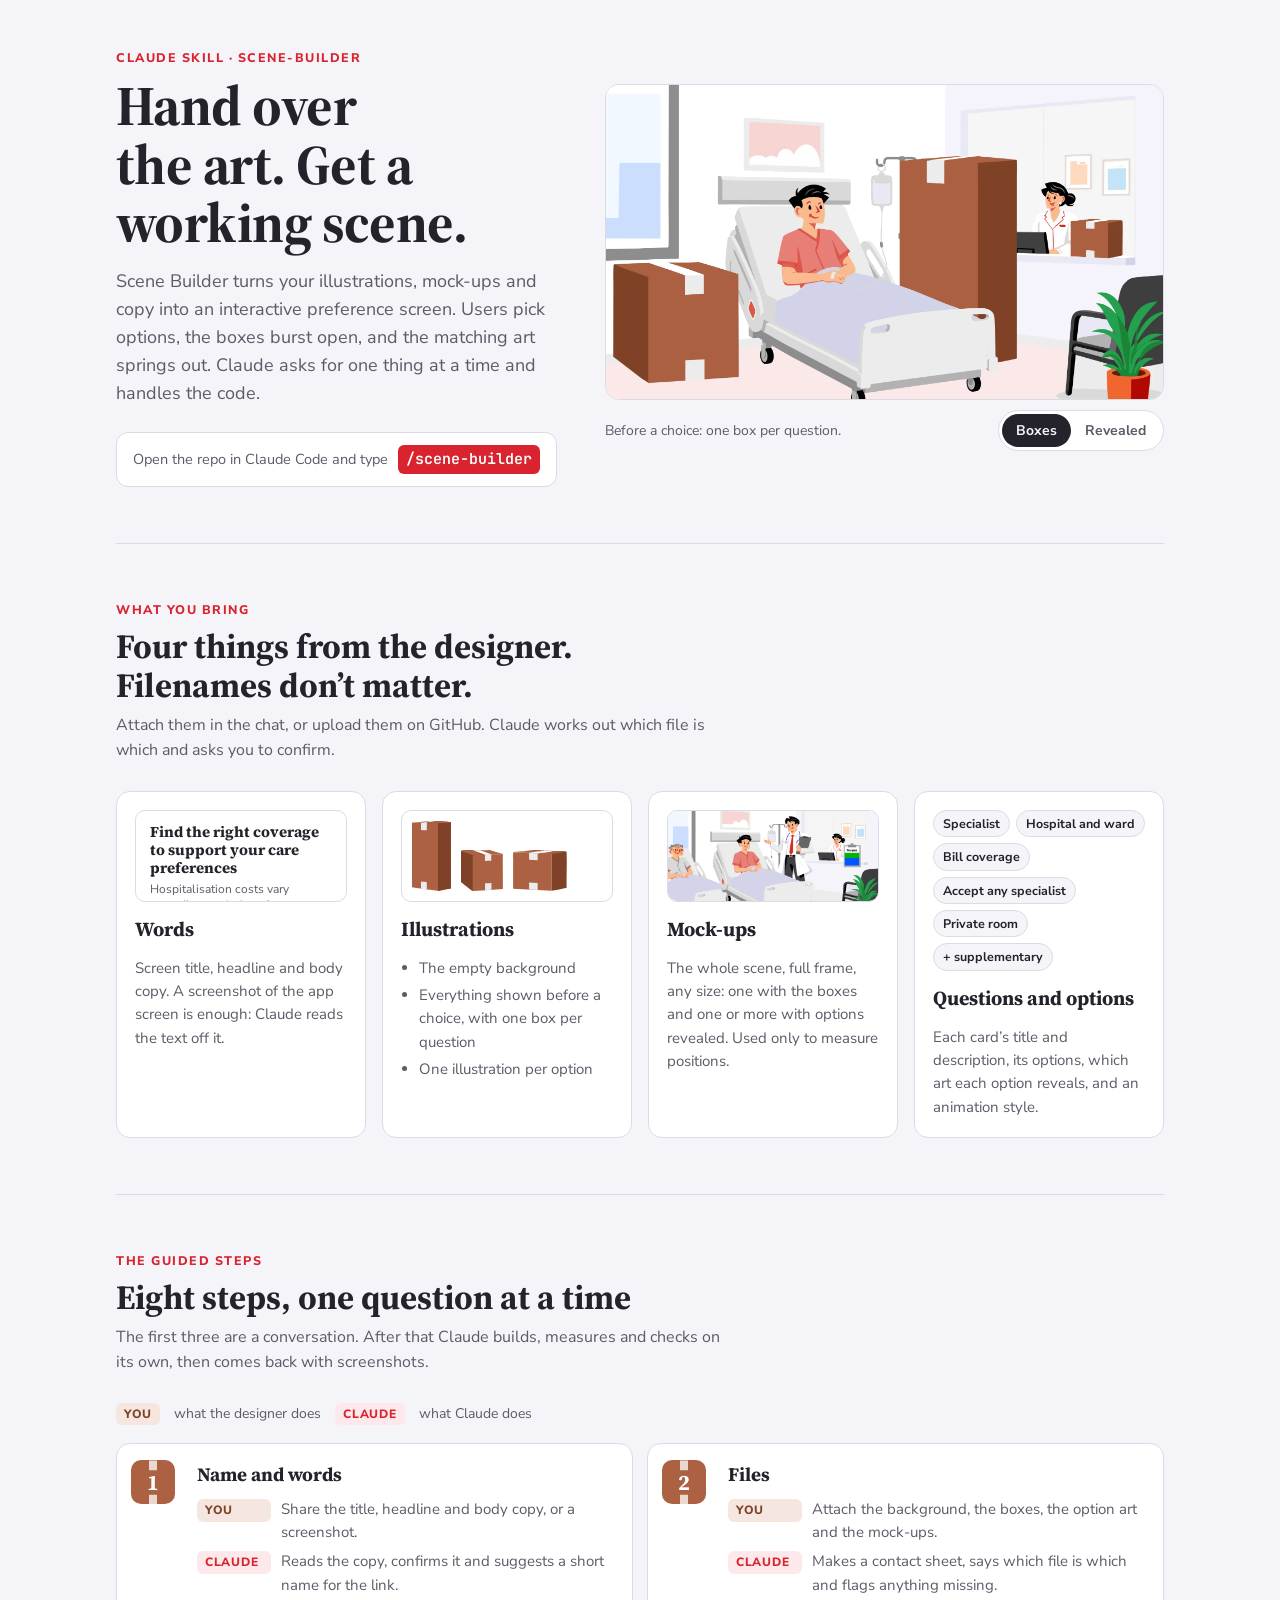
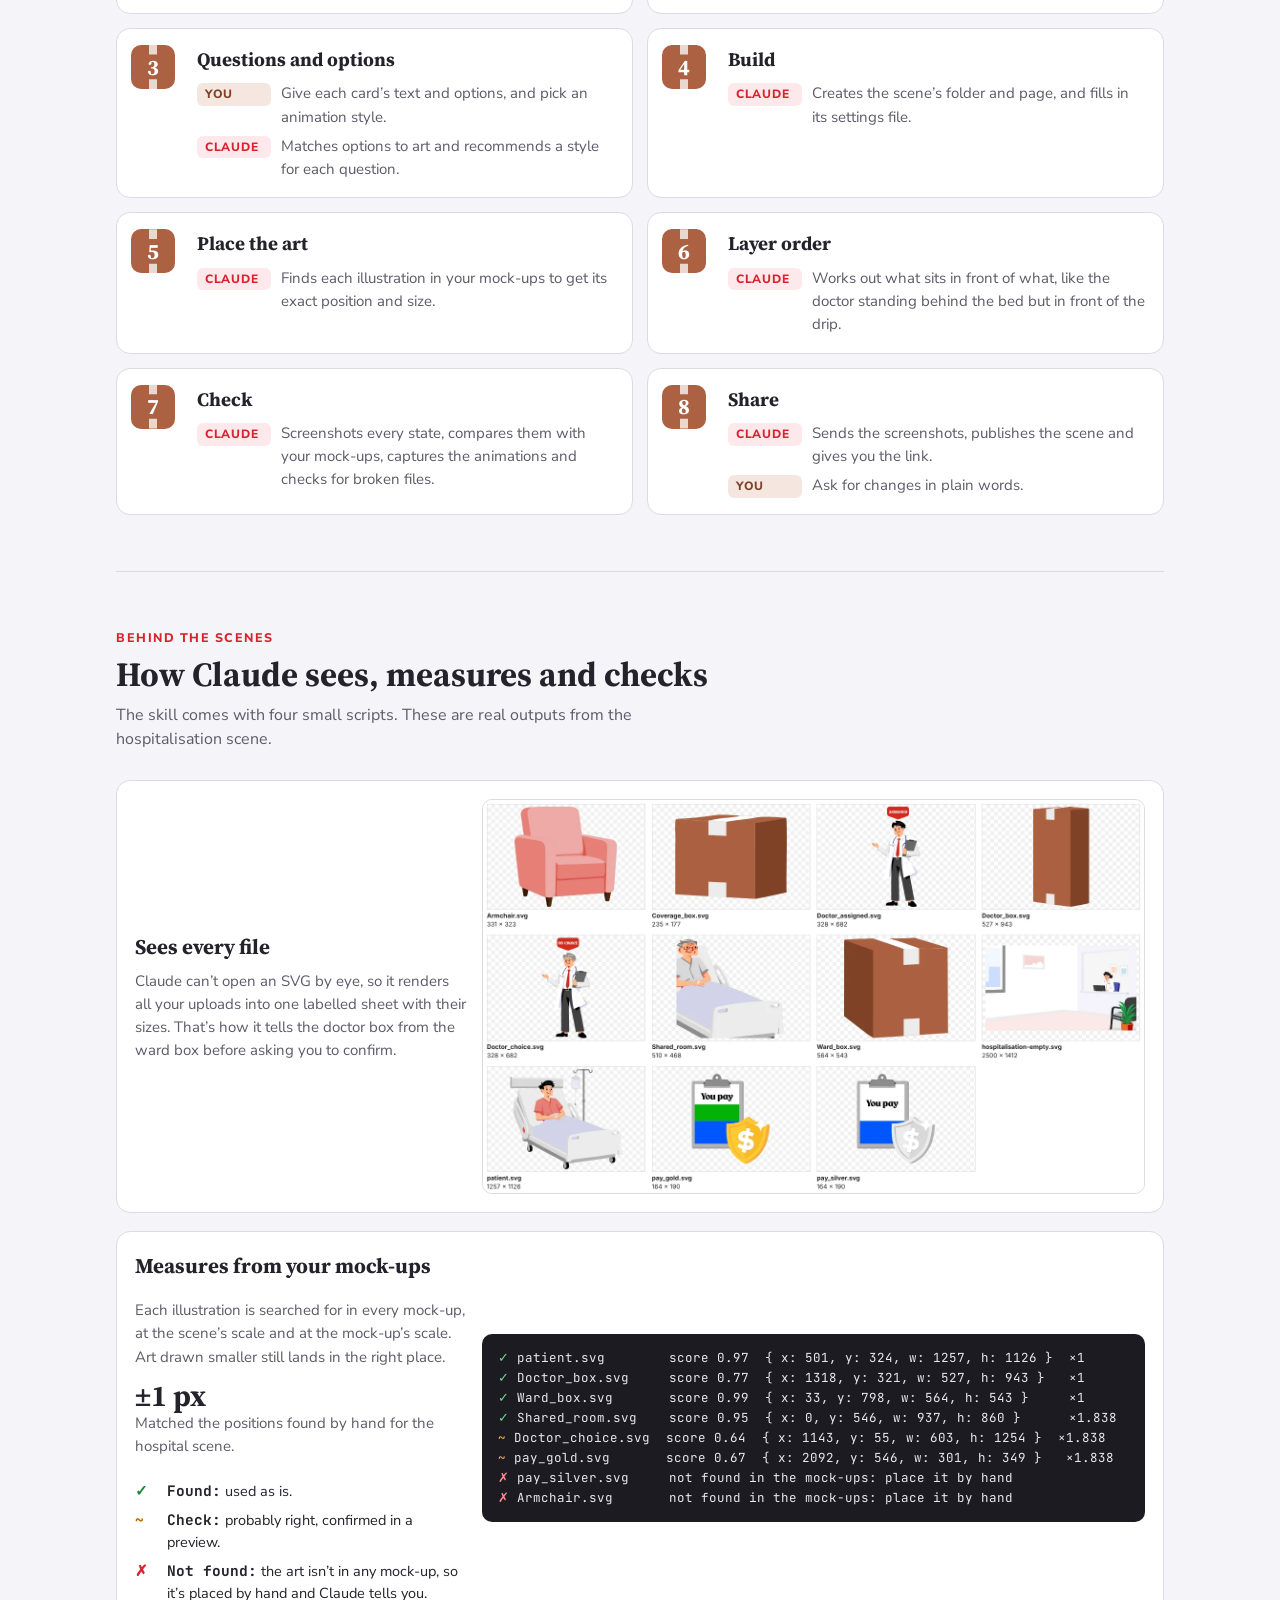
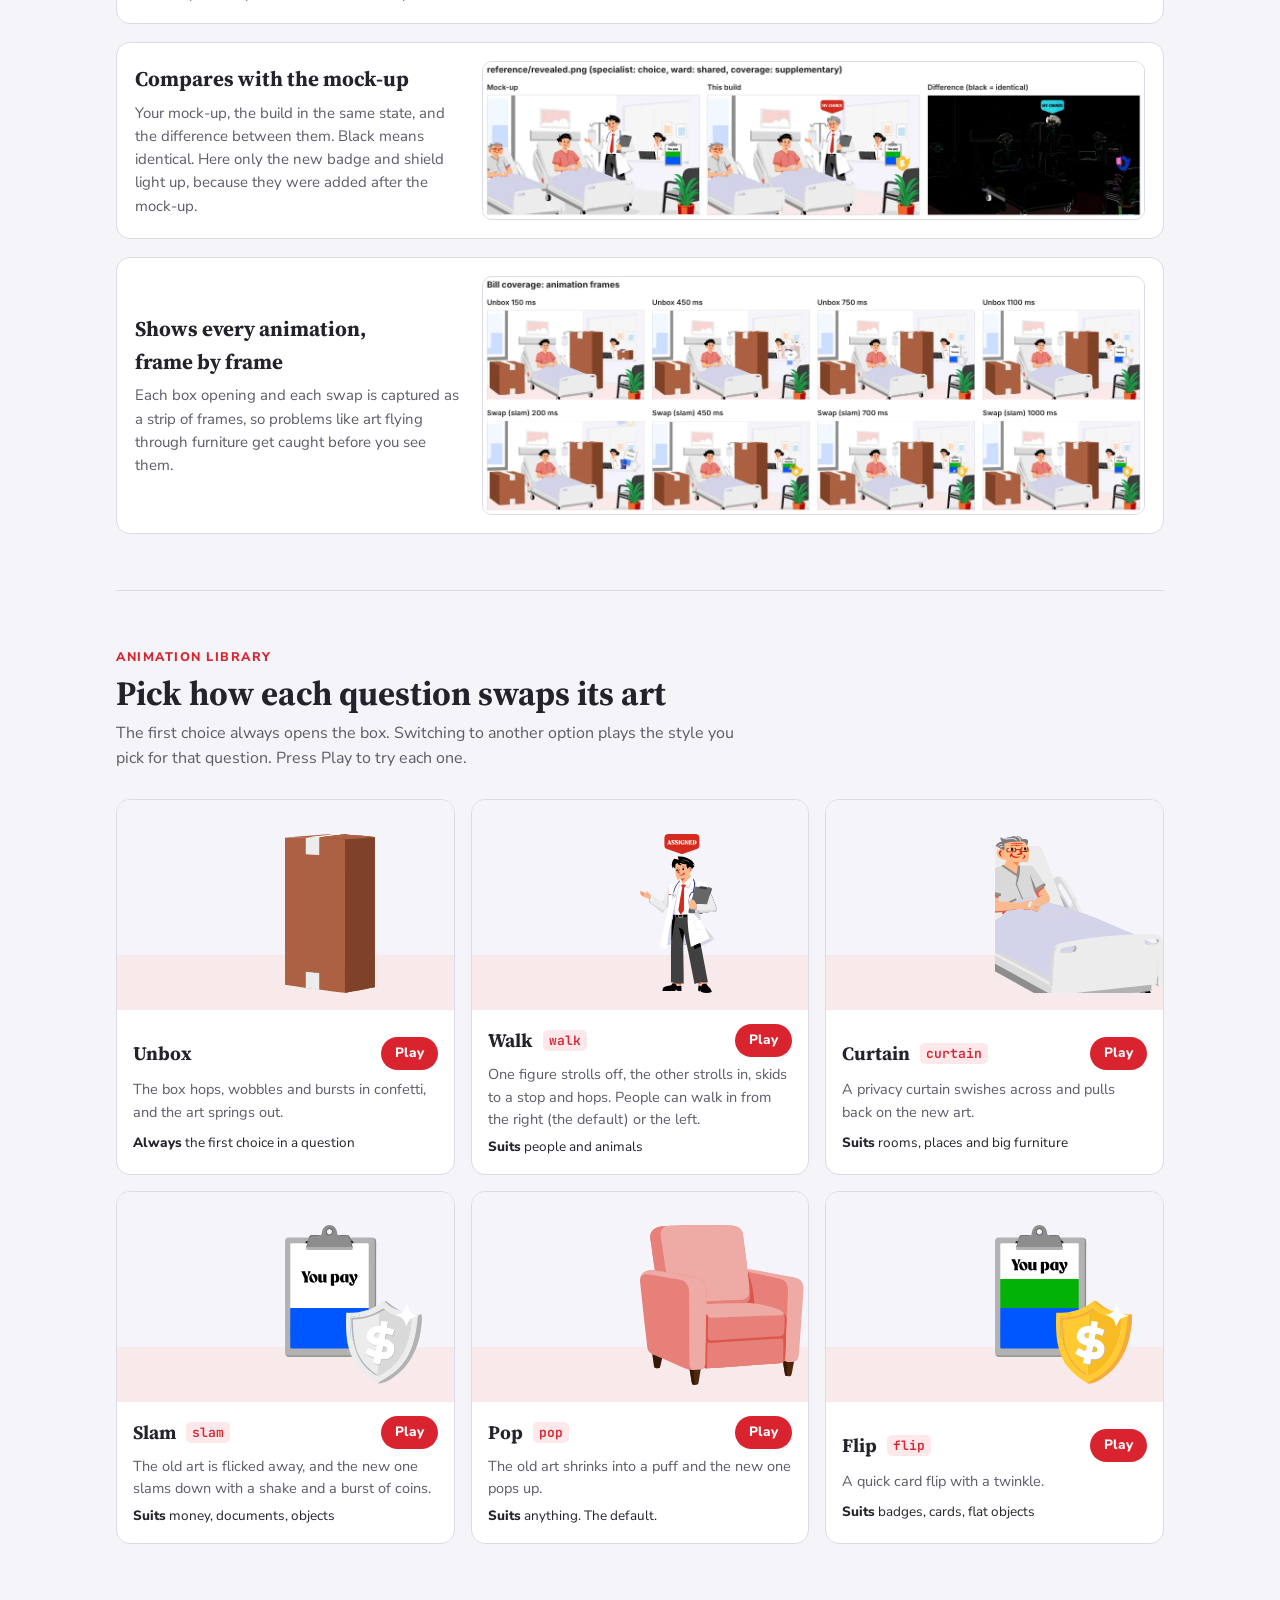
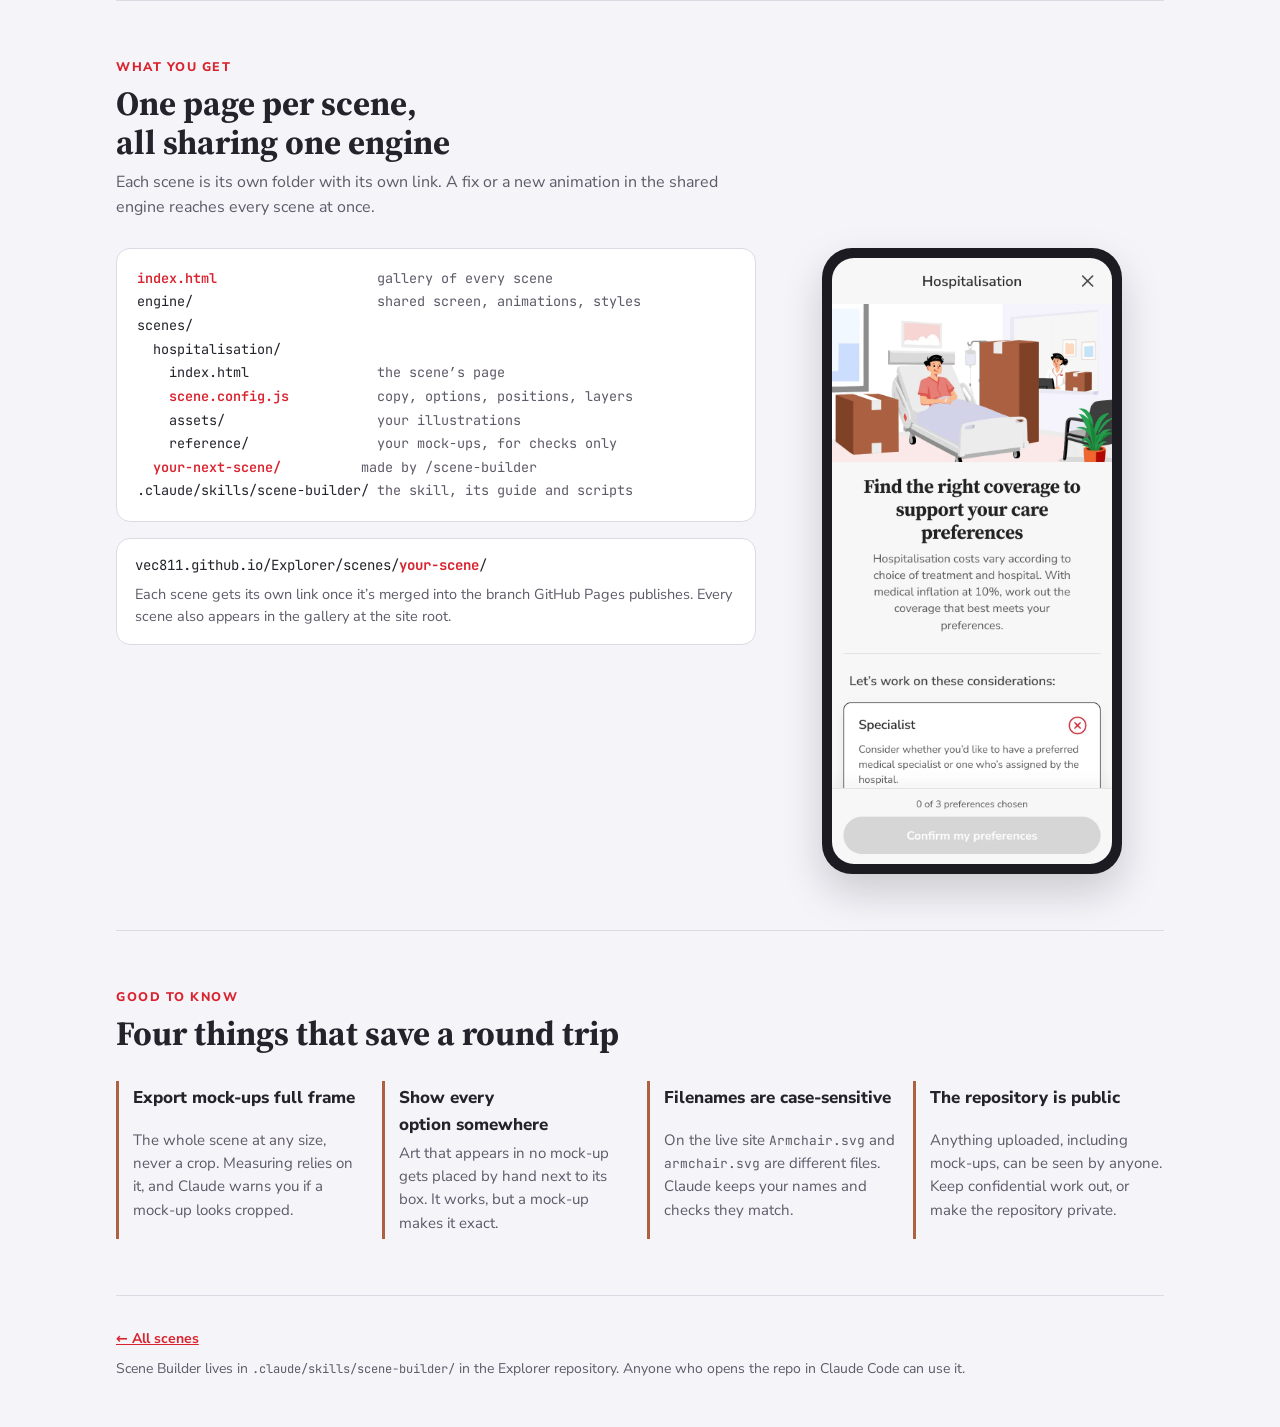
==== commit 5747c69c: "Let caregivers walk in from the left Walk categories can set from: 'left'. New figures then walk in " ====
--- a/guide/index.html
+++ b/guide/index.html
@@ -327,7 +327,7 @@
       <article class="anim" data-kind="walk" data-a="../scenes/hospitalisation/assets/Doctor_assigned.svg" data-b="../scenes/hospitalisation/assets/Doctor_choice.svg">
         <div class="stage"><img class="a" alt=""><img class="b" alt=""><div class="fx"></div></div>
         <div class="anim__body"><div class="anim__top"><h3>Walk <code>walk</code></h3><button class="play" type="button">Play</button></div>
-          <p>One figure strolls off, the other strolls in, skids to a stop and hops.</p><p class="suits"><b>Suits</b> people and animals</p></div>
+          <p>One figure strolls off, the other strolls in, skids to a stop and hops. People can walk in from the right (the default) or the left.</p><p class="suits"><b>Suits</b> people and animals</p></div>
       </article>
       <article class="anim" data-kind="curtain" data-a="../scenes/hospitalisation/assets/Shared_room.svg" data-b="../scenes/hospitalisation/assets/Armchair.svg">
         <div class="stage"><img class="a" alt=""><img class="b" alt=""><div class="curtain"></div><div class="fx"></div></div>
